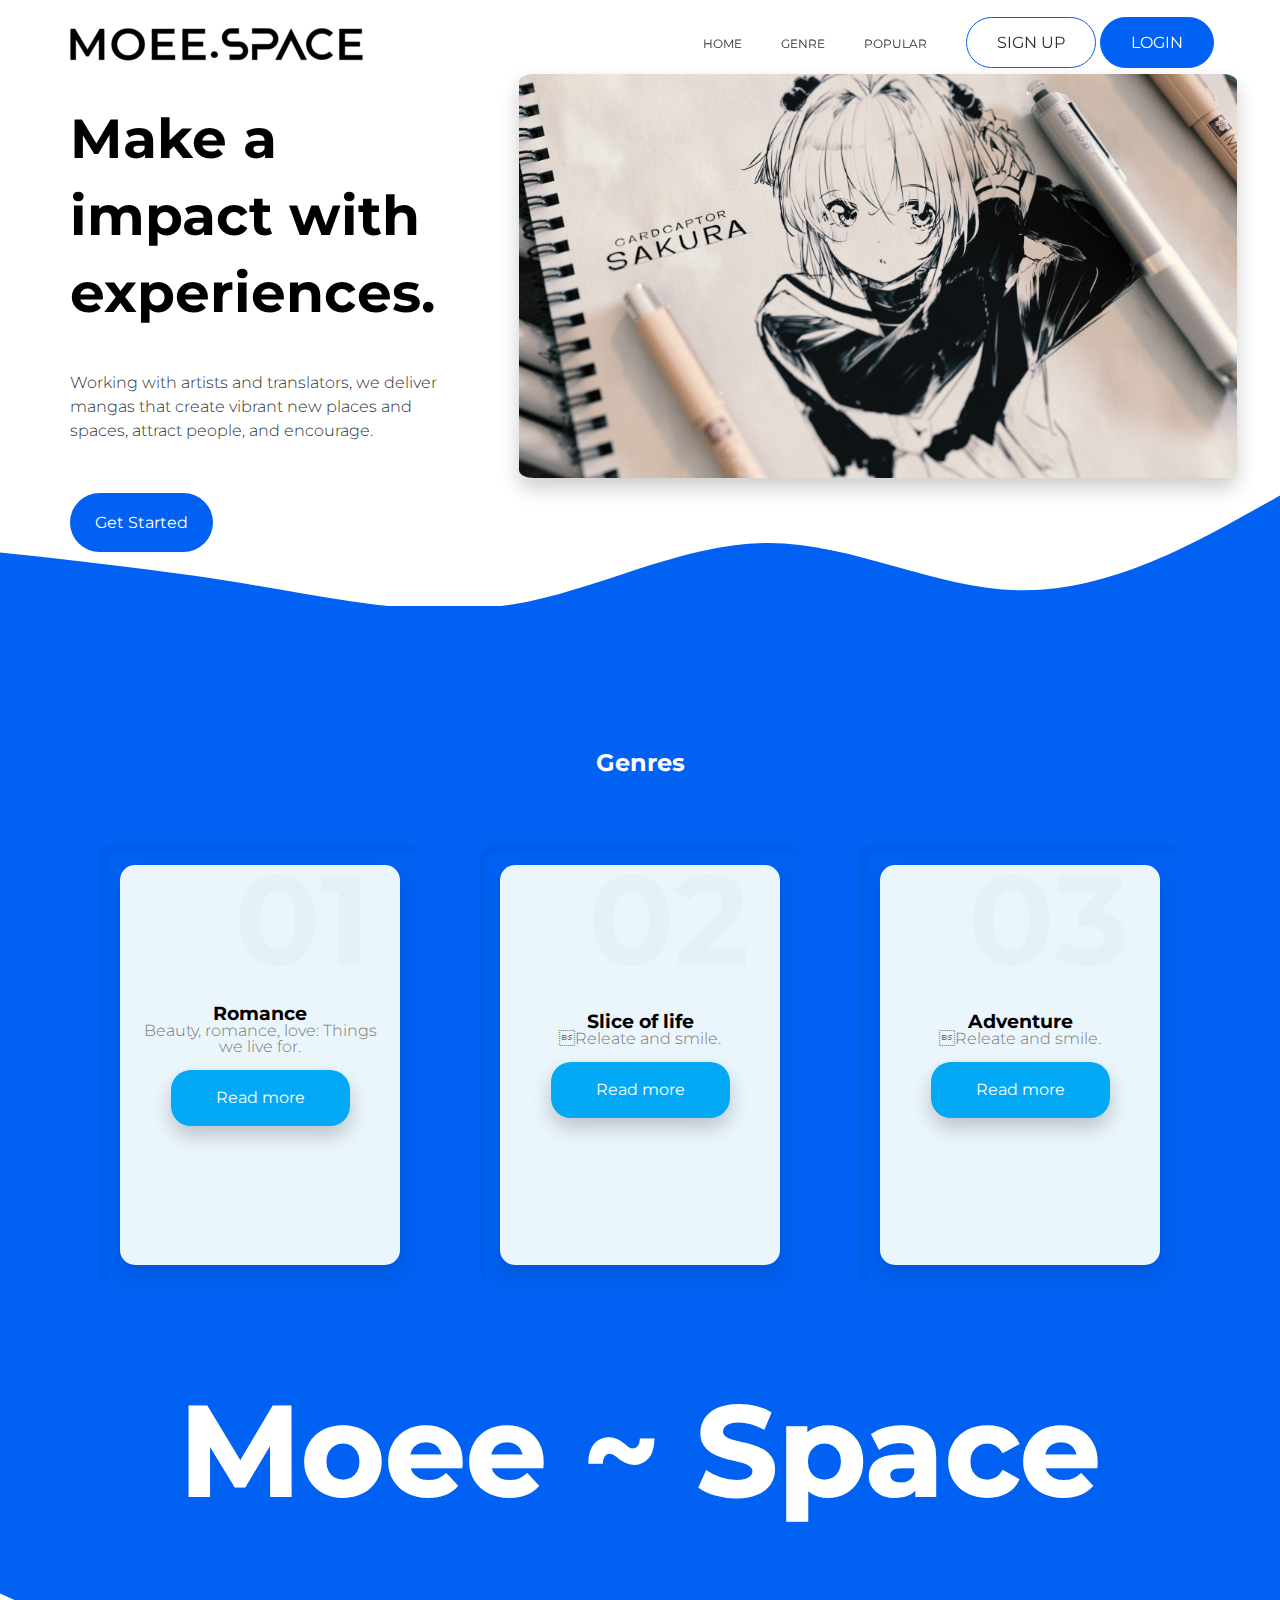
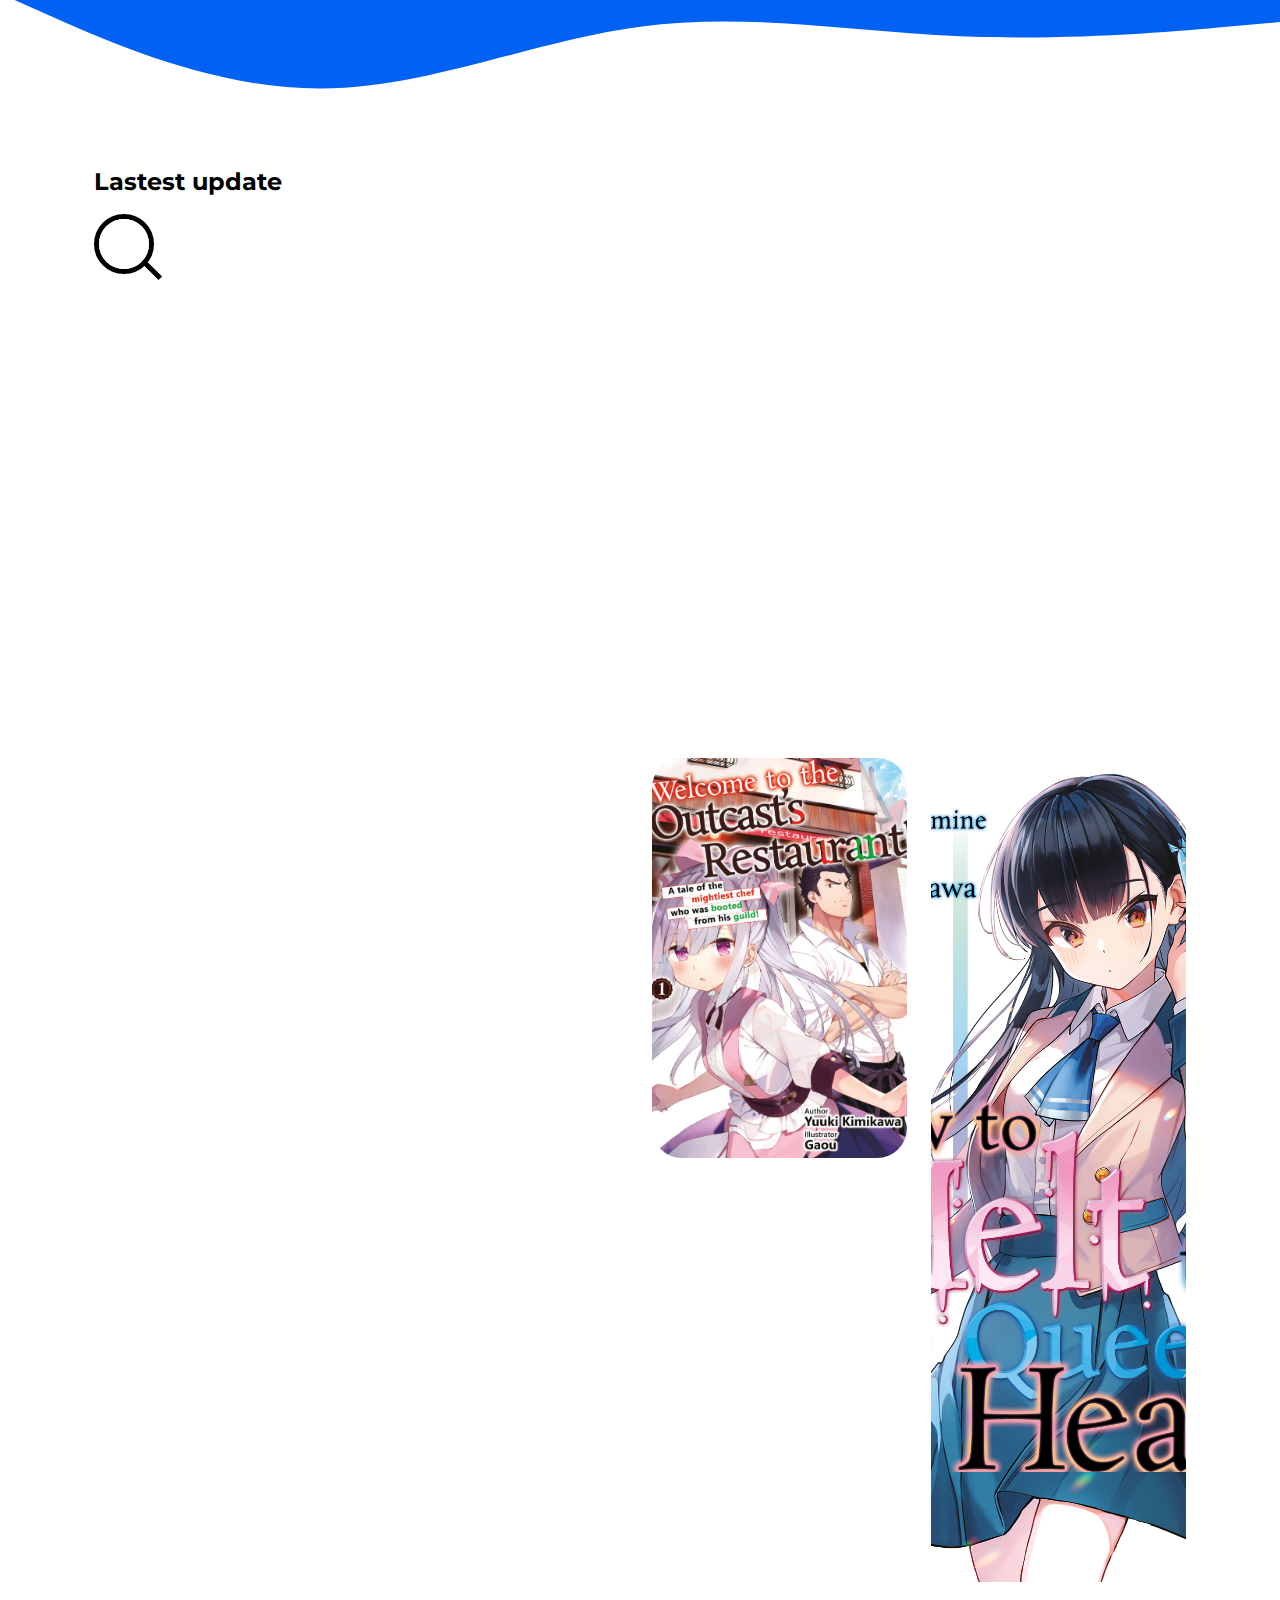
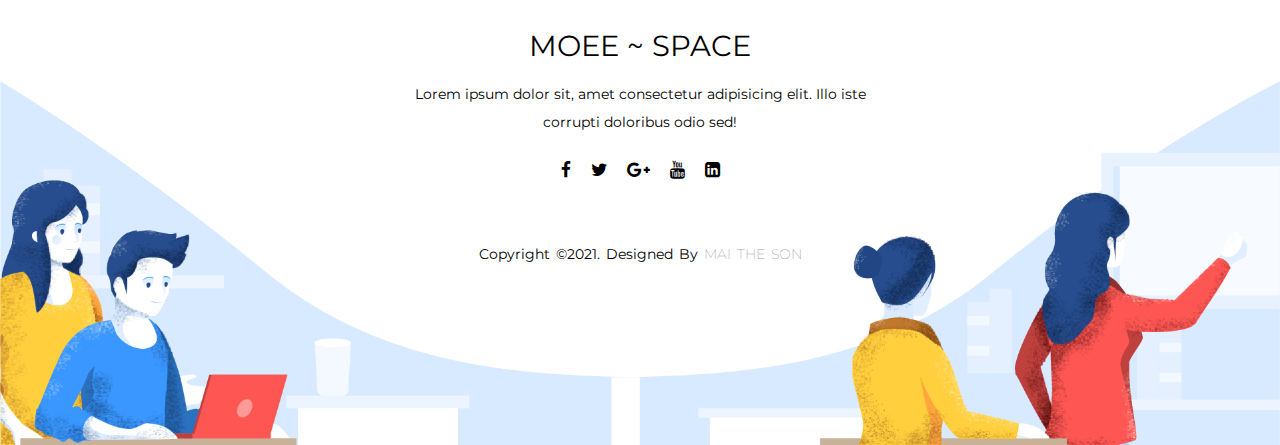
==== index.html @ 1db67906 "add file" ====
<!DOCTYPE html>
<html>

<head>
  <meta charset="utf-8">
  <title>Moee.Space</title>
  <link href="style.css" rel="stylesheet" type="text/css" />
  <meta name="viewport" content="width=device-width, user-scalable=no" , initial-scalable=1.0, maximum-scale=1.0,
    minimum-scale=1.0">
  <meta http-equiv="X-UA-Compatible" content="IE=edge">
  <link rel="preconnect" href="https://fonts.gstatic.com">
  <link
    href="https://fonts.googleapis.com/css2?family=Montserrat:ital,wght@0,100;0,200;0,300;0,400;0,500;0,600;0,700;1,200;1,300;1,400;1,500&display=swap"
    rel="stylesheet">
  <link rel="stylesheet" href="https://stackpath.bootstrapcdn.com/font-awesome/4.7.0/css/font-awesome.min.css">
  <script src="https://cdnjs.cloudflare.com/ajax/libs/jquery/3.6.0/jquery.min.js"
    integrity="sha512-894YE6QWD5I59HgZOGReFYm4dnWc1Qt5NtvYSaNcOP+u1T9qYdvdihz0PPSiiqn/+/3e7Jo4EaG7TubfWGUrMQ=="
    crossorigin="anonymous" referrerpolicy="no-referrer"></script>
</head>
<!--BODY-->

<body>

  <!--Section 1-->

  <div class="wrapper">
    <header class="main_h">

      <div class="row">
        <a href="index.html" class="logo">
          <img src="images/logo.png" class="header-logo"></a>

        <div class="mobile-toggle">
          <span></span>
          <span></span>
          <span></span>
        </div>

        <nav>
          <ul>
            <li>
              <a href="index.html" class="header-menu-link">
                Home
              </a>
            </li>
            
            <li><a href="#" class="header-menu-link">
                Genre
              </a></li>
            <li><a href="popular.html" class="header-menu-link">
                Popular
              </a></li>
            <li>
              <a href="login/login.html" class="button" id="sign-button">Sign Up</a>
              <a href="login/login.html" class="button button--primary" id="login-button">Login</a>
            </li>
          </ul>
        </nav>

      </div> <!-- / row -->

    </header>
    <div class="container">

      <section class="banner">
        <div class="banner-info">
          <h1 class="banner-heading"><span>Make a</span> <span>impact with </span>experiences.</h1>
          <p class="banner-desc">Working with  artists and translators, we deliver mangas that create vibrant new
            places and spaces, attract people, and encourage.</p>
          <div class="banner-links">
            <a href="#" class="button button--primary">Get Started</a>
            <!--how it work button
              <a href="#" class="button button--outline">How it works</a>-->
          </div>
        </div>
        <img src="images/82773003_p0.jpeg" alt="" class="banner-image">
      </section>
    </div>
  </div>
  <!--Section 2-->
  <img src="images/wave.svg" alt="" class="divider-bar">
  <div class="wrapper2">
    <section class="work">
      <div class="block">
        <!--unnecessary
              <span class="block-caption">Walk through</span>
              -->
        <h2 class="block-heading">Genres</h2>
      </div>

      <div class="card-block">
        <div class="card">
          <div class="box">
            <div class="content">
              <h2 class="title">01</h2>
              <h3>Romance</h3>
              <p class="description">Beauty, romance, love: Things we live for.</p>
              <a href="#">Read more</a>
            </div>
          </div>
        </div>
        <div class="card">
          <div class="box">
            <div class="content">
              <h2 class="title">02</h2>
              <h3>Slice of life</h3>
              <p class="description">Releate and smile.</p>
              <a href="#">Read more</a>
            </div>
          </div>
        </div>
        <div class="card">
          <div class="box">
            <div class="content">
              <h2 class="title">03</h2>
              <h3>Adventure</h3>
              <p class="description">Releate and smile.</p>
              <a href="#">Read more</a>
            </div>
          </div>
        </div>
      </div>

      <div class="logo-text-wave">
        <h2 class="logo-text">Moee ~ Space</h2>
        <h2 class="logo-text">Moee ~ Space</h2>
      </div>
    </section>
  </div>
  <!--End of Section 2-->
  <img src="images/wave (2).svg" alt="" class="divider-bar2">
  <section class="lastest-update">
    <div class="card-section">
      <div class="text-lastest">
        <h2>Lastest update</h2>
      </div>
      <!--Search section-->
      <div class="search-box">
        <input type="text" placeholder=" " /><span></span>
      </div>
      <!--End of search section-->
      <div class="image-gallery">
        <a href="#" class="img-1">
        </a>
        <a href="#" class="img-2">
        </a>
        <a href="#" class="img-3">
        </a>
        <a href="#" class="img-4">
        </a>
        <a href="#" class="img-5">
        </a>
        <a href="#" class="img-6">
        </a>
        <a href="#" class="img-7">
        </a>
        <a href="#" class="img-8">
        </a>
      </div>
    </div>

    <!--End of slide section
      <section class="quot">
        <div class="container-quot">
        
        
        <div class="quot-image-section">
        <img src="images/quot.png"/>
        <h2>Interested in collaboration?
        </h2><br>
        <span>Challenge us. We want to work with you to
          create the really cool artist.</span>
        
        </div>
      </div>
      </section>
      End of quote section-->
    <footer>
      <div class="footer-content">
        <h3>MOEE ~ SPACE</h3>
        <p>Lorem ipsum dolor sit, amet consectetur adipisicing elit. Illo iste corrupti doloribus odio sed!</p>
        <ul class="socials">
          <li><a href="#"><i class="fa fa-facebook"></i></a></li>
          <li><a href="#"><i class="fa fa-twitter"></i></a></li>
          <li><a href="#"><i class="fa fa-google-plus"></i></a></li>
          <li><a href="#"><i class="fa fa-youtube"></i></a></li>
          <li><a href="#"><i class="fa fa-linkedin-square"></i></a></li>
        </ul>
      </div>
      <div class="footer-bottom">
        <p>copyright &copy;2021. designed by <span>Mai The Son</span></p>
      </div>
    </footer>
    <section class="footer">

      <img src="images/Footer.png" />
    </section>
    <script src="./script.js"></script>
</body>

</html>
---- style.css ----
* {
  margin: 0;
  padding: 0;
  box-sizing: border-box;
}
body {
  overflow-x: hidden;
  font-family: "Montserrat", sans-serif;
  font-size: 16px;
  line-height: 1;
 
  
}
img {
  display: block;
  max-width: 100%;
}
a {
  text-decoration: none;
}
.wrapper {
  max-width: 1440px;
  margin: 0 auto;
}
.container {
  max-width: 1170px;
  padding: 0 15px;
  margin: 0 auto;
}
.button {
  display: inline-block;
  font-size: 16px;
  color: #272e35;
  padding: 20px 45px;
  border-radius: 30px;
  outline: none;
  cursor: pointer;
  background-color: transparent;
  line-height: normal;
}
.button--primary {
  color: white;
  background-color: #0061f2;
}
.button--outline {
  border: 1px solid #a5b2c3;
}   
.header {
  padding-top: 43px;
  display: flex;
  align-items: center;
}
.header-logo {
  display: block;
  margin-right: 180px;
}
.header-logo-toggle{
  
  animation: logo-action-toggle .3s ;
  animation-fill-mode: forwards;
}
.header-logo-untoggle{
  
  animation: logo-action-untoggle .3s ;
  animation-fill-mode: both;
}
@keyframes logo-action-toggle {
  from{
    width: 300px;
  }
  to{
    width: 250px;
  }
}
@keyframes logo-action-untoggle {
  from{
    width: 250px;
  }
  to{
    width: 300px;
  }
}
.header-auth {
  margin-left: auto;
}
.header-menu {
  display: flex;
  align-items: center;
  list-style: none;
}
.header-menu-item:not(:first-child) {
  margin-left: 75px;
}
.header-menu-link {
  color: #272e35;
  transition: color 0.2s ease-in-out;
}
.header-menu-link:hover {
  color: #0061f2;
}
.banner {
  display: flex;
  align-items: center;
}
.banner-info {
  width: 35%;
  padding-top: 100px;
}
.banner-image {
  
  width: 63%;
  transform: translateX(50px);
  border-radius: 2%;
  box-shadow: 0 10px 20px rgba(0,0,0,0.2);
  
}

.banner-heading {
  font-size: 55px;
  line-height: 1.4;
  margin-bottom: 40px;
}
.banner-heading span {
  display: block;
}
.banner-desc {
  font-weight: 300;
  line-height: 1.5;
  color: #272e35;
  margin-bottom: 50px;
}
.banner-links .button:first-child {
  margin-right: 40px;
  padding-left: 25px;
  padding-right: 25px;
}
.work{
	padding-top: 145px;
  padding-bottom: 50px;
}
.block{
	text-align: center;
	display: flex;
	align-items: center;
	justify-content:center;
	flex-direction:column;
  color: white;
}
.block-caption{
    text-transform: uppercase;
		margin-bottom: 40px;
		position: relative;
		display: inline-block;
}
.divider-bar{
  width: 100%;
  margin-top: -170px;
}
.wrapper2{
  background-color: #0061f2;
  margin-top: -60px;
  
}
.work{
  max-width: 1440px;
  margin: 0 auto;
}
.genre-detail{
  border:2px solid white;
  border-radius: 30px;
  padding: 20px 20px;
  width: 590px;
  height: 404px;
  margin: 0 auto;
}
.card-block{
  display: flex;
  justify-content:center;
  align-items:center;
  flex-wrap: wrap;
  padding: 40px 0;

}
.card-block .card{
  position: relative;
  width: 320px;
  height: 440px;
  box-shadow: inset 5px 5px 5px rgba(0,0,0,0.05);
                    
                  
              
  border-radius: 15px;
  margin: 30px;
}
.card-block .card .box{
  position:absolute;
  top: 20px;
  left: 20px;
  right: 20px;
  bottom: 20px;
  background: #ebf5fc;
  box-shadow: 0 10px 20px rgba(0,0,0,0.1);
  border-radius: 15px;
  display: flex;
  justify-content: center;
  align-items: center;
  transition: 0.5s;
}
.card-block .card:hover .box{
  transform: translateY(-50px);
  box-shadow: 0 10px 40px rgba(0,0,0,0.2);
  background: linear-gradient(45deg, #dfdaff,#cdf7f8);
}
.card-block .card .box .content{
  padding: 20px;
  text-align: center;
}
.card-block .card .box .content h2{
  position: absolute;
  top: -10px;
  right: 30px;
  font-size: 8em;
  color: rgba(0,0,0,0.02);
  transition: 0.5s;
  pointer-events: none;
}
.card-block .card:hover .box .content h2{
  color: rgba(0,0,0,0.05);
}

.card-block .card:hover .box .content h3{
  font-size: 1.8em;
  color: #777;
  z-index: 1;
  transition: 0.5s;
}
.card-block .card .box .content p{
  font-size: 1em;
  font-weight: 300;
  color: #777;
  z-index: 1;
  transition: 0.5s;
}

.card-block .card:hover .box .content h3, 
.card-block .card .box:hover .content p{
  color: #fff;
}
.card-block .card .box:hover .content a{
  color: black;
}


.card-block .card .box .content a{
  position: relative;
  display: inline-block;
  padding: 20px 45px;
  background: #03a9f4;
  margin-top: 15px;
  border-radius: 20px;
  color: #fff;
  text-decoration: none;
  font-weight: 400;
  box-shadow: 0 10px 20px rgba(0,0,0,0.2);
}
.card-block .card:hover .box .content a{
   background: #ffffff;
}

.logo-text-wave{
  position: relative;
  display: flex;
  justify-content:center;
  align-items:center;
  flex-wrap: wrap;
  padding: 80px 0;
}
.logo-text-wave h2{
  position: absolute;
  display: inline-block;
  justify-content: center;
  margin-top: 30px;
  font-size: 8em;
}
.logo-text-wave h2:nth-child(1){
  color: transparent;
  
  -webkit-text-stroke: 2px #fff;

}
.logo-text-wave h2:nth-child(2){
  color: #fff;
  animation: animate 4s ease-in-out infinite;
}
@keyframes animate{
  0%,100%
  {
    clip-path: polygon(0% 45%, 15% 44%, 32% 50%,
     54% 60%, 70% 61%,84% 59%, 100% 52%,100% 100%, 0% 100%);
  }
  50%{
    clip-path: polygon(0% 60%, 16% 65%, 34% 66%, 51% 62%, 67% 50%, 84% 45%, 100% 46%, 100% 100%, 0% 100%);
  }
}
/*Search section*/
.search-box {
  margin-top: 20px;
  border: solid 5px black;
  display: inline-block;
  position: relative;
  border-radius: 50px;
}
.search-box input[type="text"] {
  font-family: Raleway, sans-serif;
  font-size: 20px;
  font-weight: bold;
  width: 50px;
  height: 50px;
  padding: 5px 40px 5px 10px;
  border: none;
  box-sizing: border-box;
  border-radius: 50px;
  transition: width 800ms cubic-bezier(0.5, -0.5, 0.5, 0.5) 600ms;
}
.search-box input[type="text"]:focus {
  outline: none;
}
.search-box input[type="text"]:focus, .search-box input[type="text"]:not(:placeholder-shown) {
  width: 300px;
  transition: width 800ms cubic-bezier(0.5, -0.5, 0.5, 1.5);
}
.search-box input[type="text"]:focus + span, .search-box input[type="text"]:not(:placeholder-shown) + span {
  bottom: 13px;
  right: 10px;
  transition: bottom 300ms ease-out 800ms, right 300ms ease-out 800ms;
}
.search-box input[type="text"]:focus + span:after, .search-box input[type="text"]:not(:placeholder-shown) + span:after {
  top: 0;
  right: 10px;
  opacity: 1;
  transition: top 300ms ease-out 1100ms, right 300ms ease-out 1100ms, opacity 300ms ease 1100ms;
}
.search-box span {
  width: 25px;
  height: 25px;
  display: flex;
  justify-content: center;
  align-items: center;
  position: absolute;
  bottom: -13px;
  right: -15px;
  transition: bottom 300ms ease-out 300ms, right 300ms ease-out 300ms;
}
.search-box span:before, .search-box span:after {
  content: '';
  height: 25px;
  border-left: solid 5px black;
  position: absolute;
  transform: rotate(-45deg);
}
.search-box span:after {
  transform: rotate(45deg);
  opacity: 0;
  top: -20px;
  right: -10px;
  transition: top 300ms ease-out, right 300ms ease-out, opacity 300ms ease-out;
}
/*end of search section*/
/*Card-section*/
.text-lastest{
  margin-top: -80px;
  text-align: left;
	display: flex;
	align-items: left;
	justify-content:center;
	flex-direction:column;
  color: rgb(0, 0, 0);
}

.card-section{
  
  width: 100%;
  max-width: 1140px;
  margin: auto;
  padding: 0 1.5rem;
}

.image-gallery{
  margin-top: 60px;
  display: grid;
  grid-template-columns: 1fr 1fr 1fr 1fr;
  grid-template-rows: auto;
  grid-gap: 1.5rem;
  grid-template-areas: 
  'img-1 img-2 img-3 img-3'
  'img-1 img-4 img-5 img-6'
  'img-7 img-7 img-8 img-6';
  
}
.image-gallery a{
  width: 100%;
  border-radius: 30px;

/*Drop shadow
  box-shadow: 0 10px 20px rgba(0,0,0,0.2);
*/
  height: 25rem;
  background-position: center;
  background-repeat: no-repeat;
  background-size:cover;
  position: relative;
  display:flex;
  align-items: center;
  justify-content:center;
  text-decoration: none;

}
.img-1{
  grid-area: img-1;
  min-height: 51.5rem;
  background-image: url("https://static.wikia.nocookie.net/kara-no-kioku-eve/images/f/f6/Kara_no_Kioku_front_page.jpeg/revision/latest?cb=20200731153738");
}
.img-2{
  grid-area: img-2;
  background-image: url("https://cdn.novelupdates.com/images/2019/12/FB_IMG_1574954257358.jpg");
}
.img-3{
  grid-area: img-3;
  background-image: url("https://images-na.ssl-images-amazon.com/images/I/51aTE45BjNL._SX343_BO1,204,203,200_.jpg");
}
.img-4{
  grid-area: img-4;
  background-image: url("https://natsukis5.files.wordpress.com/2019/04/dyzpfjpvqaaze7k.jpg");
}
.img-5{
  grid-area: img-5;
  background-image: url("images/2.jpg");
}
.img-6{
  grid-area: img-6;
  min-height: 51.5rem;
  background-image: url("images/3.jpeg");
}
.img-7{
  grid-area: img-7;
  background-image: url("images/4.jpeg");
}
.img-8{
  grid-area: img-8;
  background-image: url("https://static.wikia.nocookie.net/hataraku/images/a/a3/Volume_14.jpg/revision/latest?cb=20190123132914");
}
/*End of slide style*/
/*
.container-quot {
  position: relative;
}
.quot-image-section{
  position: absolute;
  top: 50%;
  left: 50%;
  transform: translate(-50%, -50%);
  font-size: 16px;
}
.quot-image-section h2,
.quot-image-section span{
  margin-top: -250px;
  margin-left: 75px;
}
.quot-image-section img{
  width: 100%;
  height: auto;
  margin-top: 1000px;
  
}
*/
footer{
  /*
  position: absolute; */
  bottom: 0;
  left: 0;
  right: 0;
  
  height: auto;
  width: 100vw;
  
  padding-top: 40px;
  margin-bottom: -200px;
  color: rgb(0, 0, 0);
}
.footer-content{
  display: flex;
  align-items: center;
  justify-content: center;
  flex-direction: column;
  text-align: center;
}
.footer-content h3{
  font-size: 1.8rem;
  font-weight: 400;
  text-transform: capitalize;
  line-height: 3rem;
}
.footer-content p{
  max-width: 500px;
  margin: 10px auto;
  line-height: 28px;
  font-size: 14px;
}
.socials{
  list-style: none;
  display: flex;
  align-items: center;
  justify-content: center;
  margin: 1rem 0 3rem 0;
}
.socials li{
  margin: 0 10px;
}
.socials a{
  text-decoration: none;
  color: rgb(0, 0, 0);
}
.socials a i{
  font-size: 1.1rem;
  transition: color .4s ease;

}
.socials a:hover i{
  color: aqua;
}

.footer-bottom{
  
  width: 100vw;
  padding: 20px 0;
  text-align: center;
}
.footer-bottom p{
  font-size: 14px;
  word-spacing: 2px;
  text-transform: capitalize;
}
.footer-bottom span{
  text-transform: uppercase;
  opacity: .4;
  font-weight: 200;
}
/* new navbar in here */
.main_h {
  position: fixed;
  max-height: 90px;
  z-index: 999;
  width: 100%;
  padding-top: 17px;
  background: none;
  overflow: hidden;
  -webkit-transition: all 0.3s;
  transition: all 0.3s;
  opacity: 1;
  top: 0;
  padding-bottom: 6px;
  font-family: "Montserrat", sans-serif;
}



.open-nav {
  max-height: 400px !important;
  background-color: white;
}

.open-nav .mobile-toggle {
  transform: translateY(-20%);
  -webkit-transform: translateY(-20%);
}

.sticky {
  background-color: #fff;
  opacity: 1;
  top: 0px;
  border-bottom: 1px solid gainsboro;
}

.logo {
  width: auto;
  font-size: 25px;
  color: #8f8f8f;
  text-transform: uppercase;
  float: left;
  display: inline-block;
  margin-top: 0;
  line-height: 1;
  margin-bottom: 10px;
  transition: .2s;
}


nav {

  float: right;
}


nav ul {
  list-style: none;
  overflow: hidden;
  text-align: right;
  float: right;
}



nav ul li {
  display: inline-block;
  margin-left: 35px;
  line-height: 1.5;
}


nav ul a {
  color: #888888;
  text-transform: uppercase;
  font-size: 12px;
}

.mobile-toggle {
  display: none;
  cursor: pointer;
  font-size: 20px;
  position: absolute;
  right: 22px;
  top: 0;
  width: 30px;
  top: 50%;
  transform: translateY(-50%);
  transition: .3s;
}

@media only screen and (max-width: 1100px) {
  .main_h {
    padding-top: 25px;
  }
  .logo {
    float: none;
  }
  nav {
    width: 100%;
  }
  nav ul {
    padding-top: 10px;
    margin-bottom: 22px;
    float: left;
    text-align: center;
    width: 100%;
  }
  nav ul li {
    width: 100%;
    padding: 7px 0;
    margin: 0;
  }
  .mobile-toggle {
    display: block;
  }
}

.mobile-toggle span {
  width: 30px;
  height: 4px;
  margin-bottom: 6px;
  border-radius: 1000px;
  background: #8f8f8f;
  display: block;
}

.row {
  width: 100%;
  max-width: 1200px;
  margin: 0 auto;
  position: relative;
  padding: 0 2%;
}
#login-button,#sign-button{
  padding: 15px 30px;
  border: 1px solid #0061f2;
}
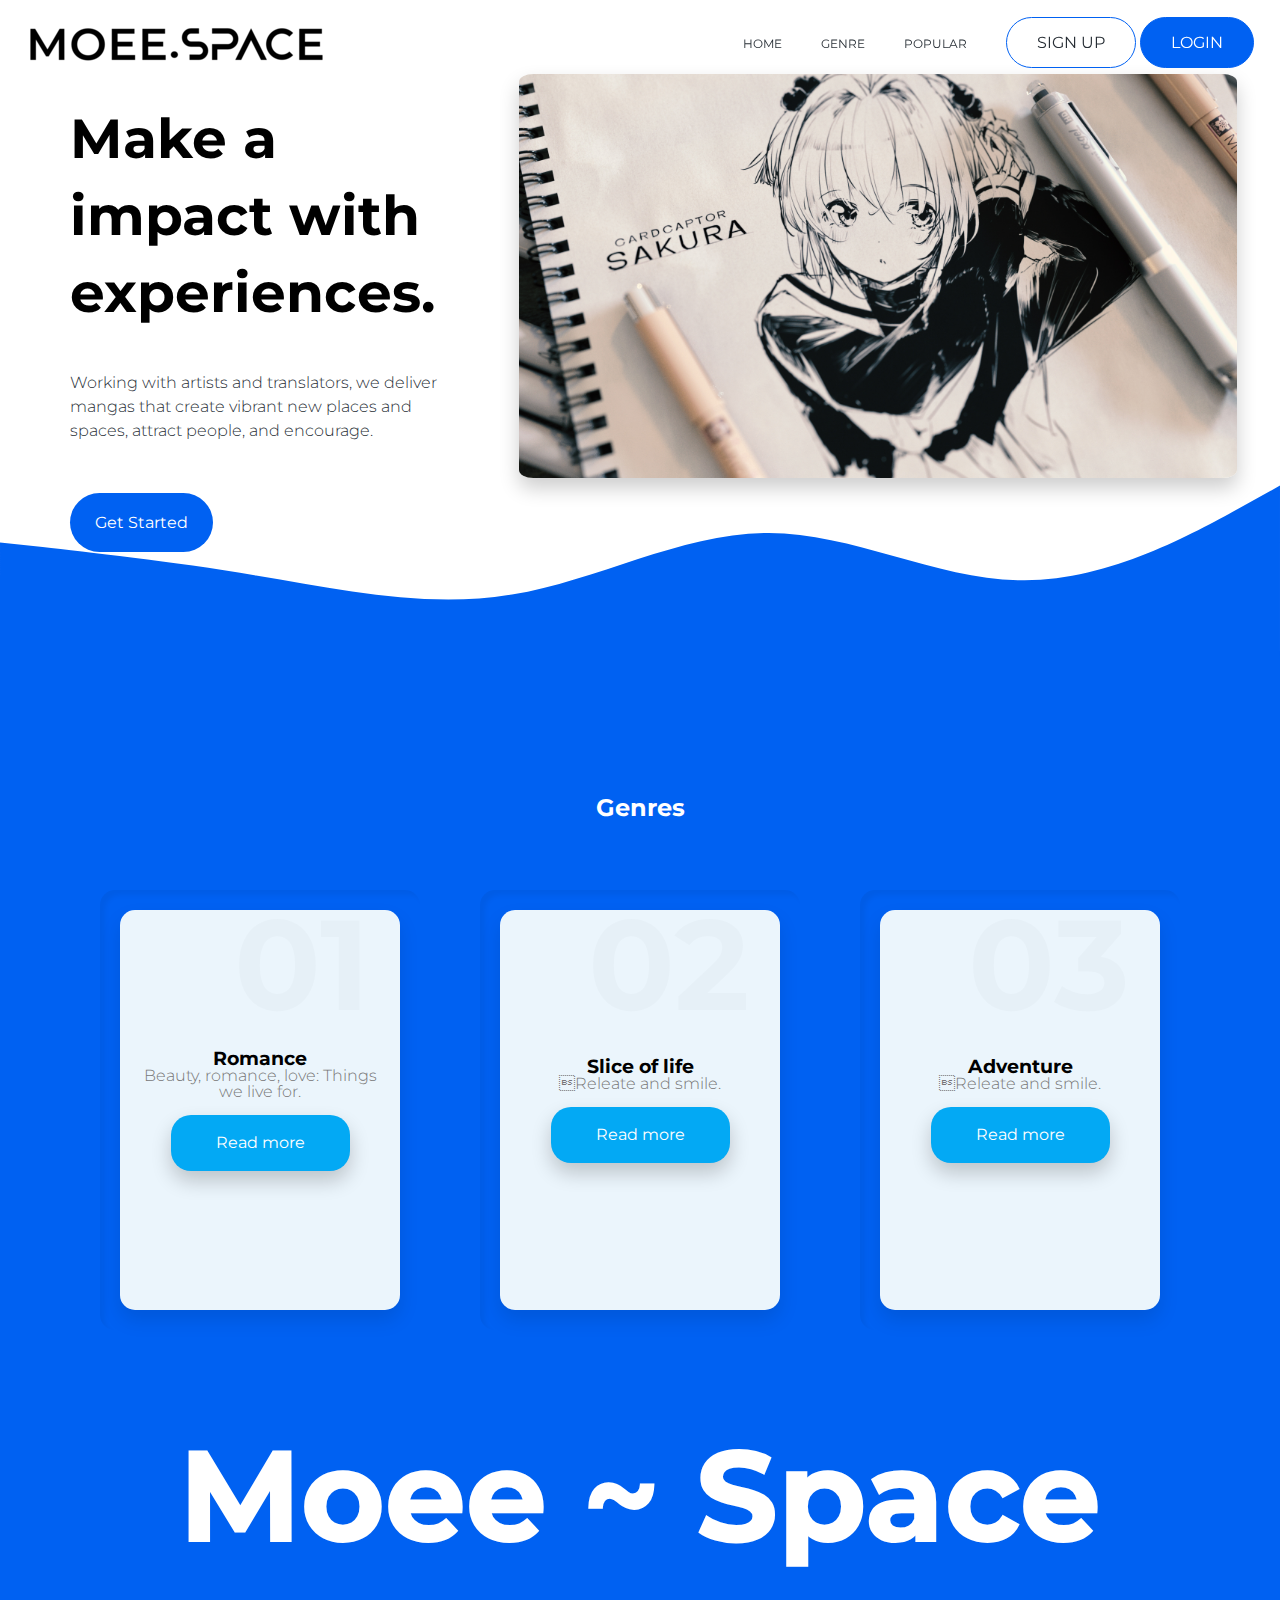
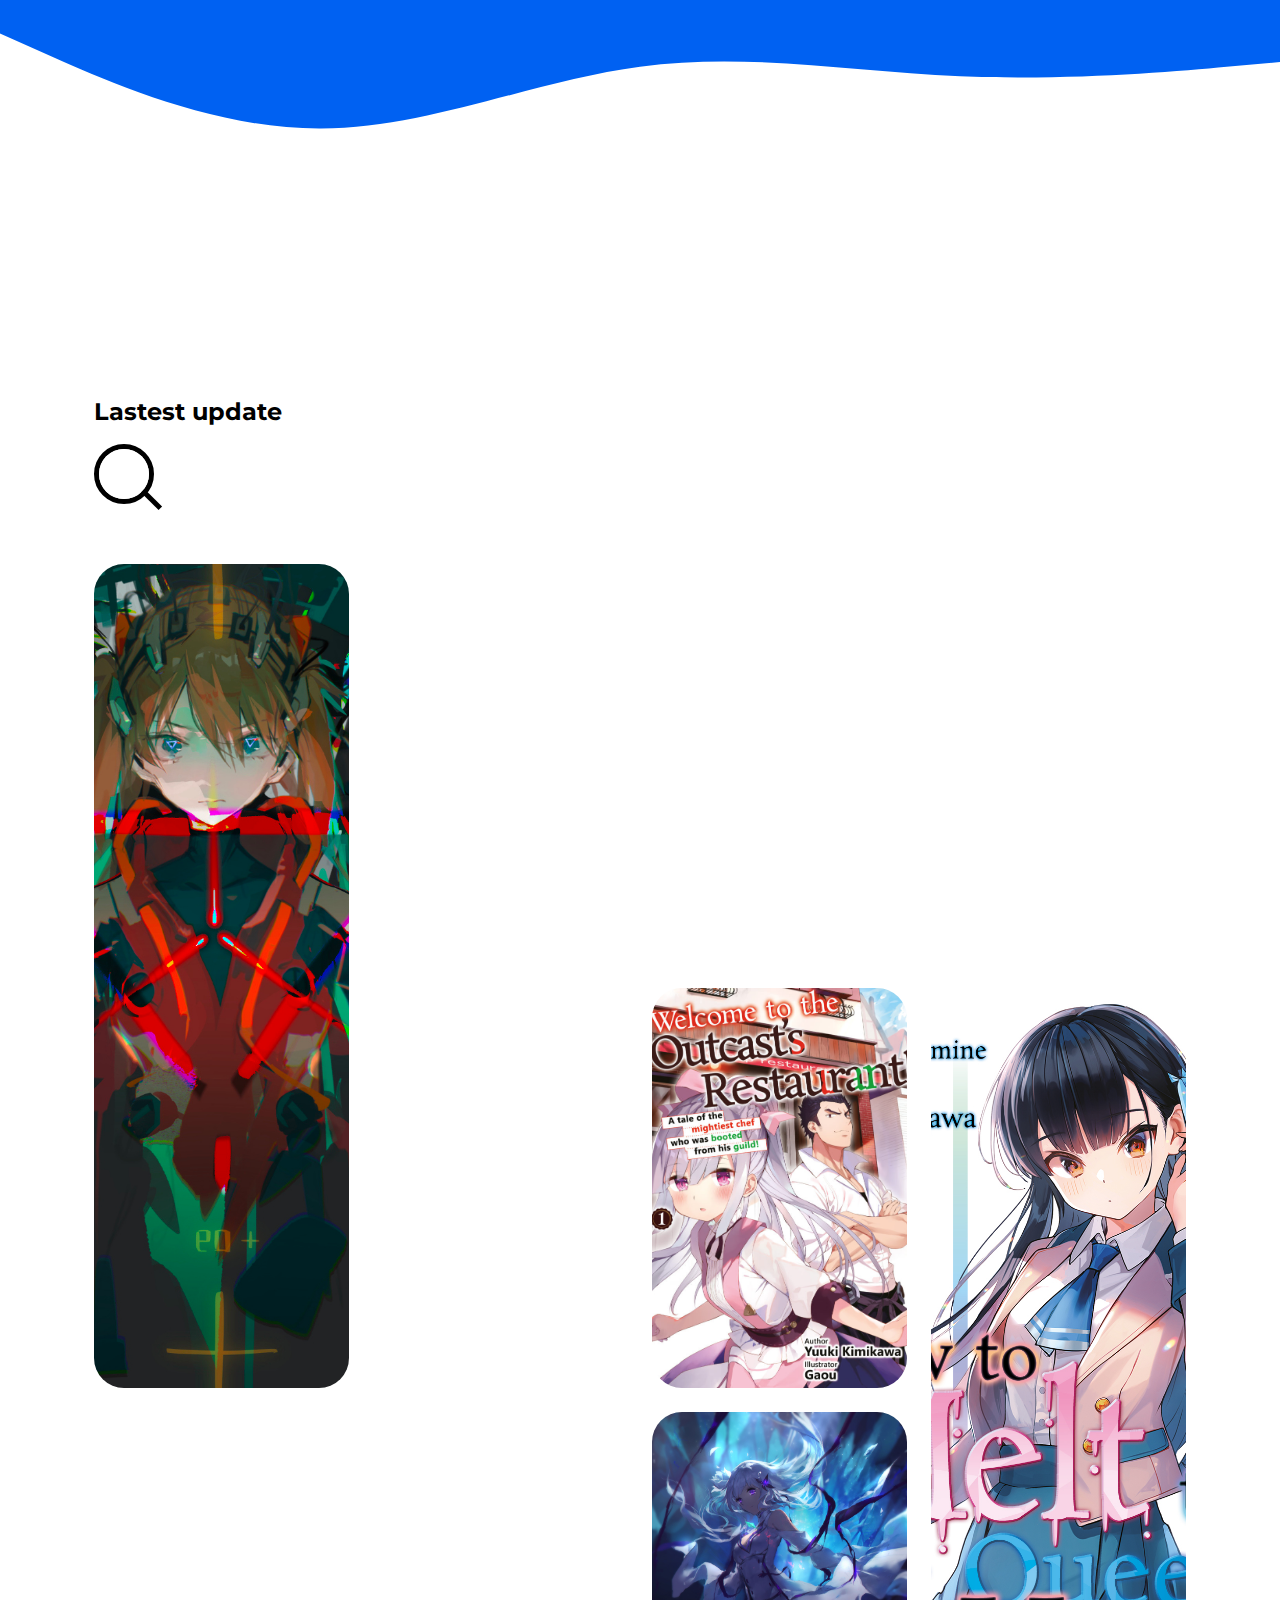
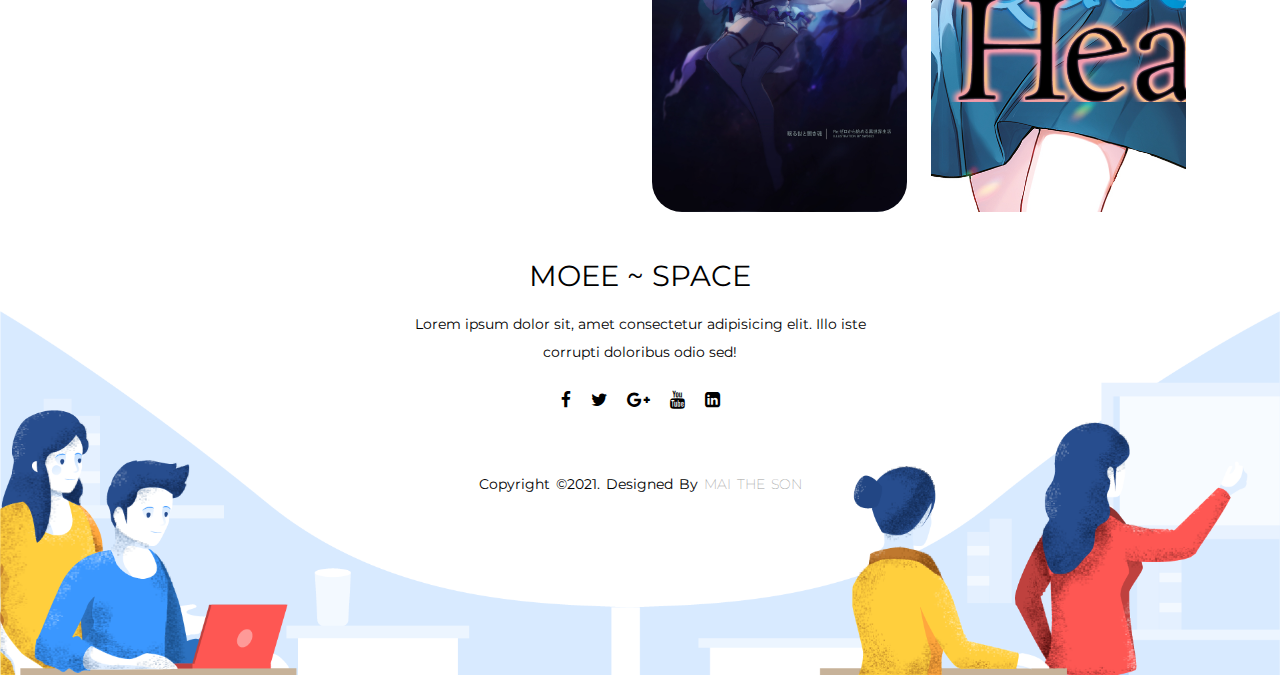
==== commit bd14ea76: "change" ====
--- a/index.html
+++ b/index.html
@@ -22,44 +22,44 @@
 <body>
 
   <!--Section 1-->
-
+  <header class="main_h">
+
+    <div class="row">
+      <a href="index.html" class="logo">
+        <img src="images/logo.png" class="header-logo"></a>
+
+      <div class="mobile-toggle">
+        <span></span>
+        <span></span>
+        <span></span>
+      </div>
+
+      <nav>
+        <ul>
+          <li>
+            <a href="index.html" class="header-menu-link">
+              Home
+            </a>
+          </li>
+          
+          <li><a href="#" class="header-menu-link">
+              Genre
+            </a></li>
+          <li><a href="popular.html" class="header-menu-link">
+              Popular
+            </a></li>
+          <li>
+            <a href="login/login.html" class="button" id="sign-button">Sign Up</a>
+            <a href="login/login.html" class="button button--primary" id="login-button">Login</a>
+          </li>
+        </ul>
+      </nav>
+
+    </div> <!-- / row -->
+
+  </header> 
   <div class="wrapper">
-    <header class="main_h">
-
-      <div class="row">
-        <a href="index.html" class="logo">
-          <img src="images/logo.png" class="header-logo"></a>
-
-        <div class="mobile-toggle">
-          <span></span>
-          <span></span>
-          <span></span>
-        </div>
-
-        <nav>
-          <ul>
-            <li>
-              <a href="index.html" class="header-menu-link">
-                Home
-              </a>
-            </li>
-            
-            <li><a href="#" class="header-menu-link">
-                Genre
-              </a></li>
-            <li><a href="popular.html" class="header-menu-link">
-                Popular
-              </a></li>
-            <li>
-              <a href="login/login.html" class="button" id="sign-button">Sign Up</a>
-              <a href="login/login.html" class="button button--primary" id="login-button">Login</a>
-            </li>
-          </ul>
-        </nav>
-
-      </div> <!-- / row -->
-
-    </header>
+
     <div class="container">
 
       <section class="banner">
@@ -78,8 +78,9 @@
     </div>
   </div>
   <!--Section 2-->
-  <img src="images/wave.svg" alt="" class="divider-bar">
+  
   <div class="wrapper2">
+    <img src="images/wave.svg" alt="" class="divider-bar">
     <section class="work">
       <div class="block">
         <!--unnecessary
@@ -126,9 +127,10 @@
         <h2 class="logo-text">Moee ~ Space</h2>
       </div>
     </section>
+    <img src="images/wave (2).svg" alt="" class="divider-bar2">
   </div>
   <!--End of Section 2-->
-  <img src="images/wave (2).svg" alt="" class="divider-bar2">
+  
   <section class="lastest-update">
     <div class="card-section">
       <div class="text-lastest">
--- a/style.css
+++ b/style.css
@@ -134,6 +134,35 @@
   padding-left: 25px;
   padding-right: 25px;
 }
+@media screen and (max-width:1100px) {
+  .container{
+    padding: 0;
+  }
+  .banner {
+    position: relative;
+  }
+  .banner-info {
+    position: relative;
+    z-index: 3;
+    color: white;
+    left: 1em;
+  }
+  .banner-image {
+    position: absolute;
+    z-index: 1;
+    top: 80px;
+    width: 100% ;
+    height: 100%;
+    object-fit: cover;
+    transform: none ;
+    filter: brightness(50%);
+    border-radius: 0 ;
+    
+  }
+  .banner-desc {
+    color: #ffffff ;
+  }
+}
 .work{
 	padding-top: 145px;
   padding-bottom: 50px;
@@ -154,16 +183,38 @@
 }
 .divider-bar{
   width: 100%;
-  margin-top: -170px;
-}
+  position: relative;
+  z-index: 3;
+}
+
 .wrapper2{
+  position: relative;
+  top: -20vh;
+  background-color: none;
+  z-index: 3;
+  
+}
+@media screen and (max-width:800px) {
+  .wrapper2{
+    top: -15vh;
+    
+  }
+}
+@media screen and (max-width:600px) {
+  .wrapper2{
+    top: -5vh;
+    
+  }
+}
+.work{
+  position: relative;
+  top: -5px;
+  margin: 0 auto;
   background-color: #0061f2;
-  margin-top: -60px;
-  
-}
-.work{
-  max-width: 1440px;
-  margin: 0 auto;
+}
+.divider-bar2{
+  position: relative;
+  top: -10px;
 }
 .genre-detail{
   border:2px solid white;
@@ -418,7 +469,7 @@
 .img-1{
   grid-area: img-1;
   min-height: 51.5rem;
-  background-image: url("https://static.wikia.nocookie.net/kara-no-kioku-eve/images/f/f6/Kara_no_Kioku_front_page.jpeg/revision/latest?cb=20200731153738");
+  background-image: url("./images/img1.jpg");
 }
 .img-2{
   grid-area: img-2;
@@ -447,7 +498,7 @@
 }
 .img-8{
   grid-area: img-8;
-  background-image: url("https://static.wikia.nocookie.net/hataraku/images/a/a3/Volume_14.jpg/revision/latest?cb=20190123132914");
+  background-image: url("./images/img8.jpg");
 }
 /*End of slide style*/
 /*
@@ -674,7 +725,6 @@
 
 .row {
   width: 100%;
-  max-width: 1200px;
   margin: 0 auto;
   position: relative;
   padding: 0 2%;
